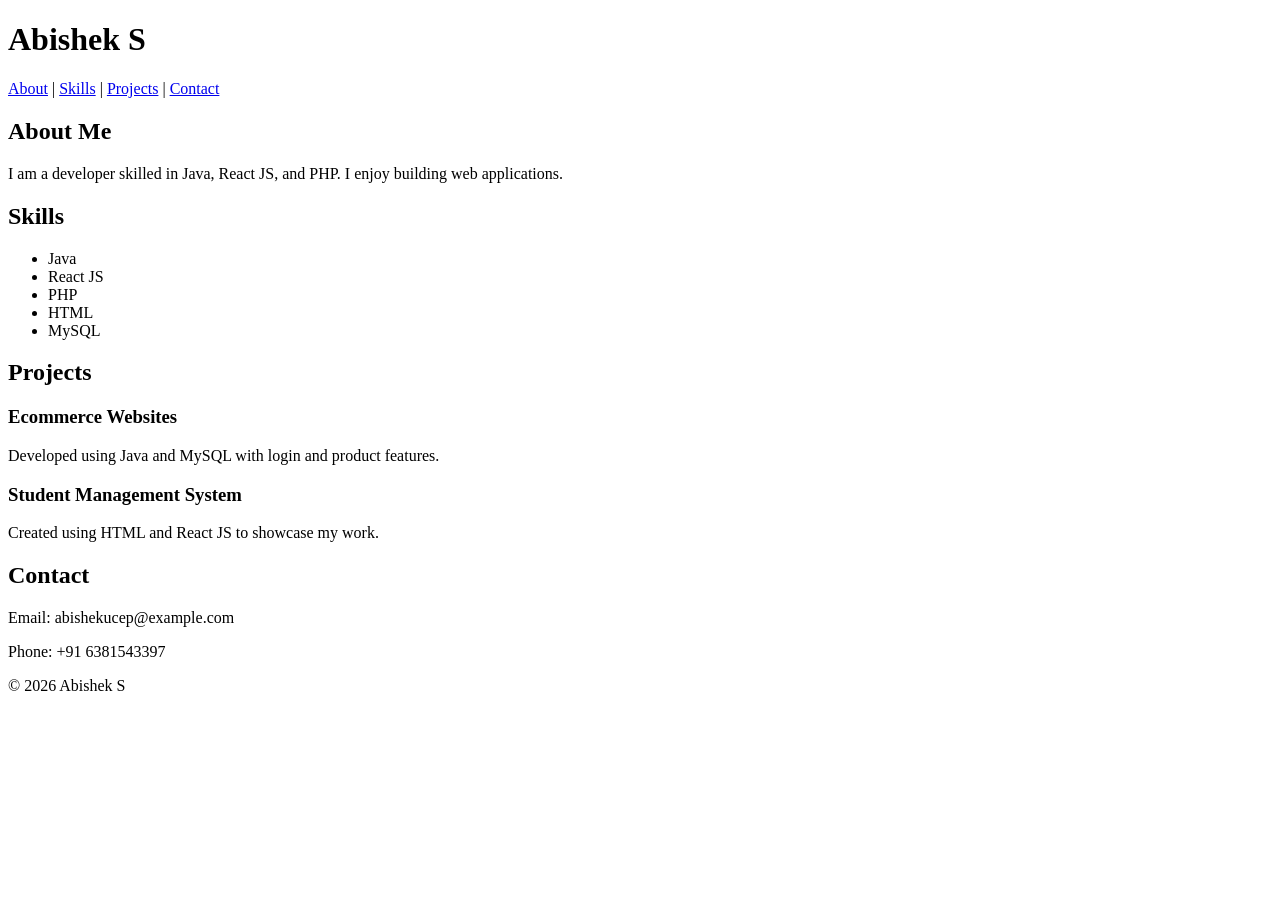
==== index.html @ a9ea6f08 "first commit" ====
<!DOCTYPE html>
<html>
<head>
    <title>My Portfolio</title>
</head>
<body>

<header>
    <h1>Abishek S</h1>
    <nav>
        <a href="#about">About</a> |
        <a href="#skills">Skills</a> |
        <a href="#projects">Projects</a> |
        <a href="#contact">Contact</a>
    </nav>
</header>

<main>

    <section id="about">
        <h2>About Me</h2>
        <p>I am a developer skilled in Java, React JS, and PHP. I enjoy building web applications.</p>
    </section>

    <section id="skills">
        <h2>Skills</h2>
        <ul>
            <li>Java</li>
            <li>React JS</li>
            <li>PHP</li>
            <li>HTML</li>
            <li>MySQL</li>
        </ul>
    </section>

    <section id="projects">
        <h2>Projects</h2>

        <article>
            <h3>Ecommerce Websites</h3>
            <p>Developed using Java and MySQL with login and product features.</p>
        </article>

        <article>
            <h3>Student Management System</h3>
            <p>Created using HTML and React JS to showcase my work.</p>
        </article>

    </section>

    <section id="contact">
        <h2>Contact</h2>
        <p>Email: abishekucep@example.com</p>
        <p>Phone: +91 6381543397</p>
    </section>

</main>

<footer>
    <p>© 2026 Abishek S</p>
</footer>

</body>
</html>
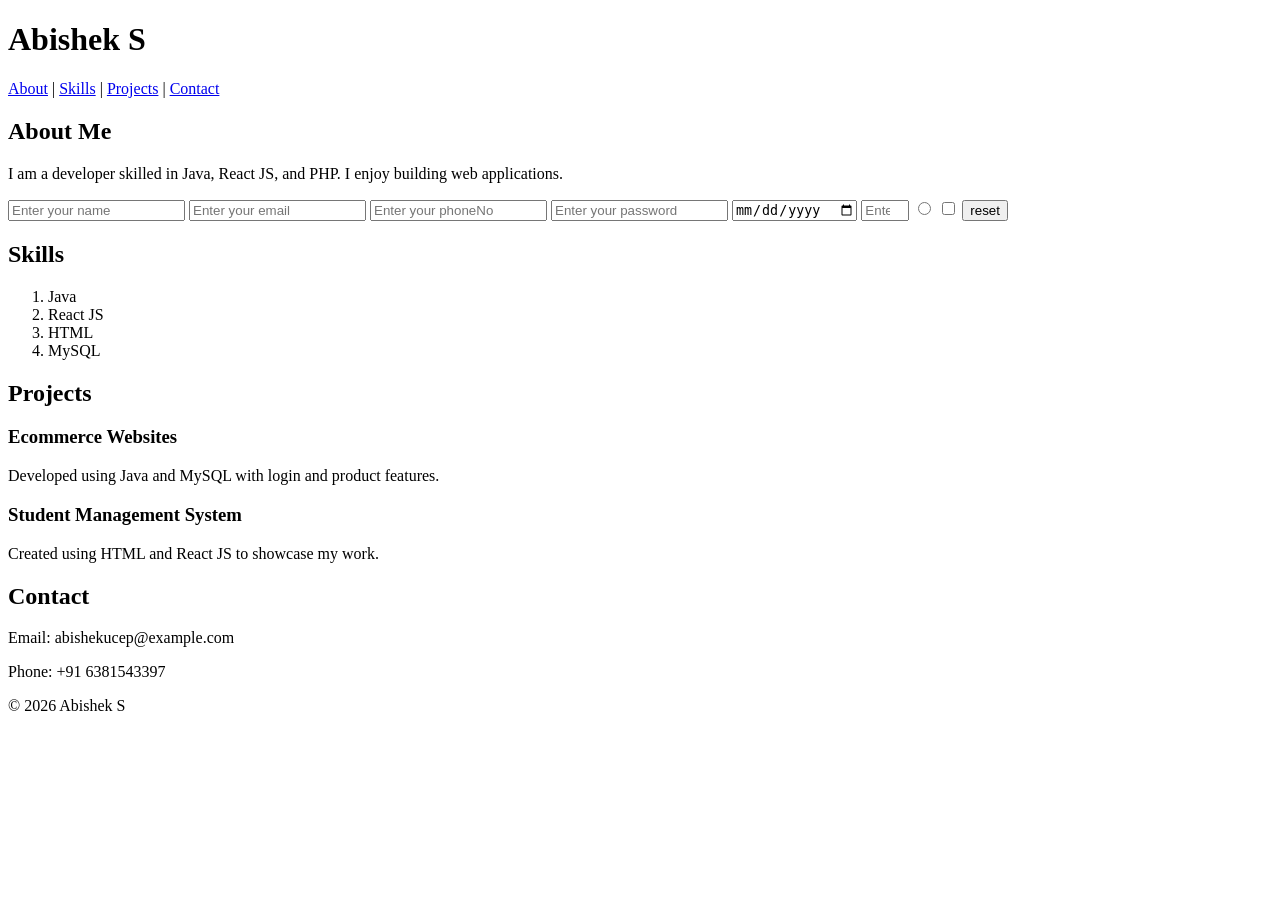
==== commit b3158f2c: "Added more ftml files" ====
--- a/index.html
+++ b/index.html
@@ -21,16 +21,27 @@
         <h2>About Me</h2>
         <p>I am a developer skilled in Java, React JS, and PHP. I enjoy building web applications.</p>
     </section>
+    <form action="register">
+       <input type="text" name="name" placeholder="Enter your name">
+       <input type="email" name="email" placeholder="Enter your email">
+        <input type="number" name="number" placeholder="Enter your phoneNo">
+         <input type="password" name="password" placeholder="Enter your password">
+         <input type="date"name="dob" placeholder="Enter your dob">
+         <input type="number" min="18" max="68" placeholder="Enter your Age">
+         <input type="radio" name="course" placeholder="Enter your course">
+         <input type="checkbox" name="agree" placeholder="Enter your suggestion">
+         <button type="reset">reset</button>
+    
+    </form>
 
     <section id="skills">
         <h2>Skills</h2>
-        <ul>
+        <ol>
             <li>Java</li>
             <li>React JS</li>
-            <li>PHP</li>
             <li>HTML</li>
             <li>MySQL</li>
-        </ul>
+        </ol>
     </section>
 
     <section id="projects">
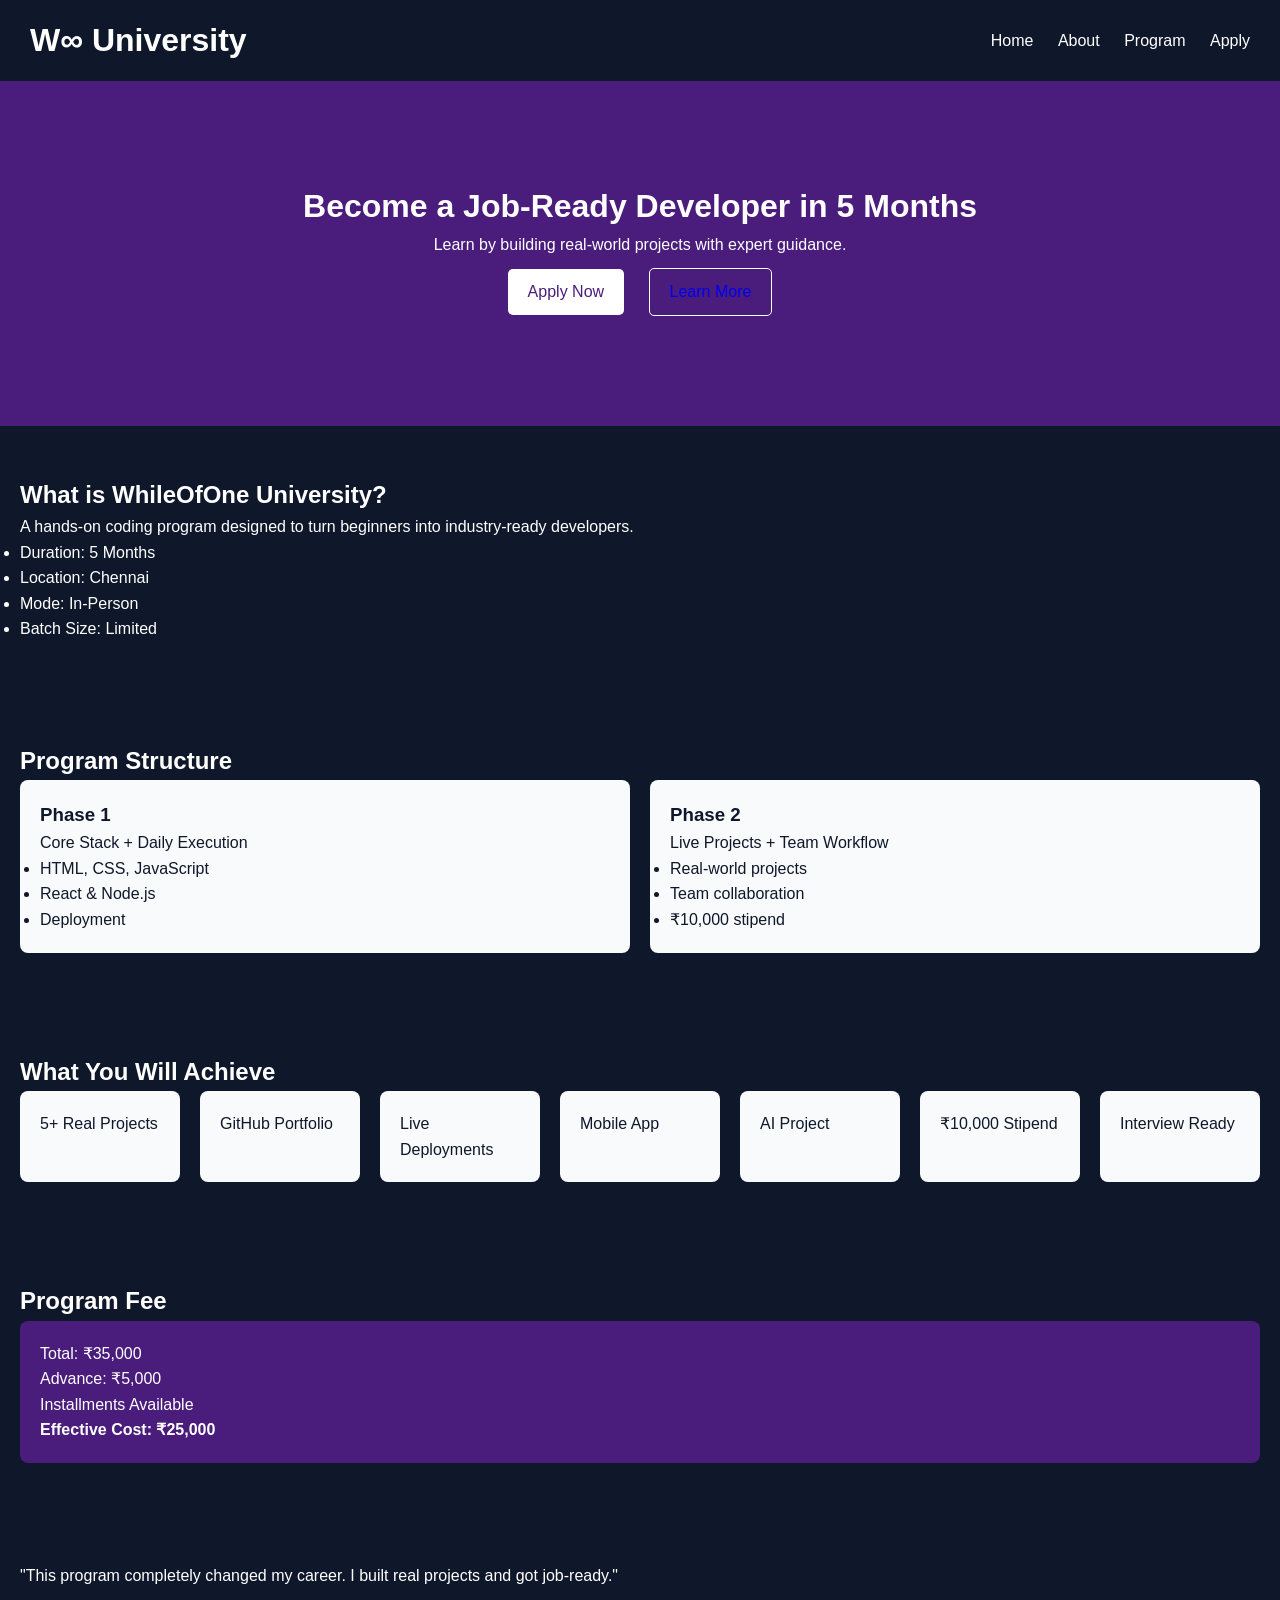
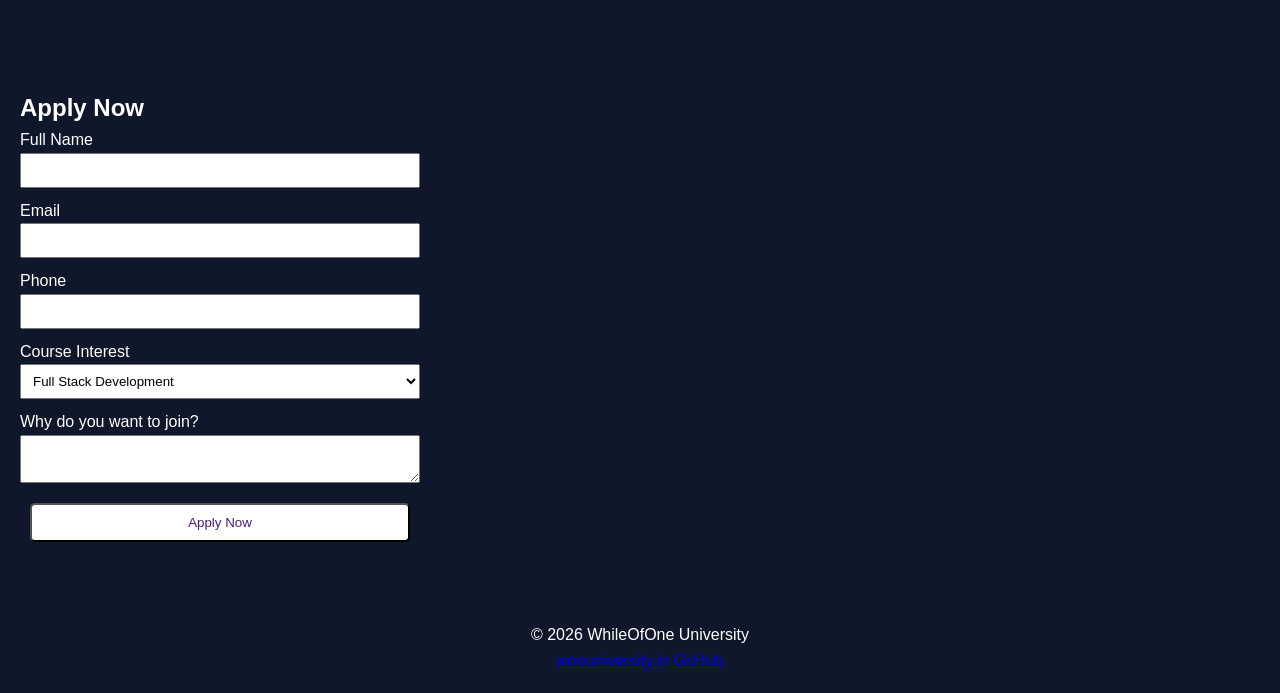
==== commit 12739ab4: "add the full week project" ====
--- a/index.html
+++ b/index.html
@@ -1,74 +1,147 @@
 <!DOCTYPE html>
-<html>
+<html lang="en">
 <head>
-    <title>My Portfolio</title>
+    <meta charset="UTF-8">
+    <meta name="viewport" content="width=device-width, initial-scale=1.0">
+    <title>WhileOfOne University</title>
+    <meta name="description" content="Join WhileOfOne University and become a job-ready full-stack developer in 5 months.">
+    <link rel="stylesheet" href="style.css">
+    <link rel="icon" href="favicon.ico">
 </head>
+
 <body>
 
 <header>
-    <h1>Abishek S</h1>
+    <h1>W∞ University</h1>
     <nav>
-        <a href="#about">About</a> |
-        <a href="#skills">Skills</a> |
-        <a href="#projects">Projects</a> |
-        <a href="#contact">Contact</a>
+        <a href="#">Home</a>
+        <a href="about.html">About</a>
+        <a href="#program">Program</a>
+        <a href="#apply">Apply</a>
     </nav>
 </header>
 
 <main>
 
-    <section id="about">
-        <h2>About Me</h2>
-        <p>I am a developer skilled in Java, React JS, and PHP. I enjoy building web applications.</p>
-    </section>
-    <form action="register">
-       <input type="text" name="name" placeholder="Enter your name">
-       <input type="email" name="email" placeholder="Enter your email">
-        <input type="number" name="number" placeholder="Enter your phoneNo">
-         <input type="password" name="password" placeholder="Enter your password">
-         <input type="date"name="dob" placeholder="Enter your dob">
-         <input type="number" min="18" max="68" placeholder="Enter your Age">
-         <input type="radio" name="course" placeholder="Enter your course">
-         <input type="checkbox" name="agree" placeholder="Enter your suggestion">
-         <button type="reset">reset</button>
-    
-    </form>
+<!-- HERO -->
+<section class="hero">
+    <h2>Become a Job-Ready Developer in 5 Months</h2>
+    <p>Learn by building real-world projects with expert guidance.</p>
 
-    <section id="skills">
-        <h2>Skills</h2>
-        <ol>
-            <li>Java</li>
-            <li>React JS</li>
-            <li>HTML</li>
-            <li>MySQL</li>
-        </ol>
-    </section>
+    <div class="cta">
+        <a href="#apply" class="btn primary">Apply Now</a>
+        <a href="#about" class="btn secondary">Learn More</a>
+    </div>
+</section>
 
-    <section id="projects">
-        <h2>Projects</h2>
+<!-- ABOUT -->
+<section id="about">
+    <h2>What is WhileOfOne University?</h2>
+    <p>A hands-on coding program designed to turn beginners into industry-ready developers.</p>
 
-        <article>
-            <h3>Ecommerce Websites</h3>
-            <p>Developed using Java and MySQL with login and product features.</p>
+    <ul>
+        <li>Duration: 5 Months</li>
+        <li>Location: Chennai</li>
+        <li>Mode: In-Person</li>
+        <li>Batch Size: Limited</li>
+    </ul>
+</section>
+
+<!-- PROGRAM -->
+<section id="program">
+    <h2>Program Structure</h2>
+
+    <div class="flex">
+        <article class="card">
+            <h3>Phase 1</h3>
+            <p>Core Stack + Daily Execution</p>
+            <ul>
+                <li>HTML, CSS, JavaScript</li>
+                <li>React & Node.js</li>
+                <li>Deployment</li>
+            </ul>
         </article>
 
-        <article>
-            <h3>Student Management System</h3>
-            <p>Created using HTML and React JS to showcase my work.</p>
+        <article class="card">
+            <h3>Phase 2</h3>
+            <p>Live Projects + Team Workflow</p>
+            <ul>
+                <li>Real-world projects</li>
+                <li>Team collaboration</li>
+                <li>₹10,000 stipend</li>
+            </ul>
         </article>
+    </div>
+</section>
 
-    </section>
+<!-- OUTCOMES -->
+<section id="outcomes">
+    <h2>What You Will Achieve</h2>
 
-    <section id="contact">
-        <h2>Contact</h2>
-        <p>Email: abishekucep@example.com</p>
-        <p>Phone: +91 6381543397</p>
-    </section>
+    <div class="grid">
+        <article class="card">5+ Real Projects</article>
+        <article class="card">GitHub Portfolio</article>
+        <article class="card">Live Deployments</article>
+        <article class="card">Mobile App</article>
+        <article class="card">AI Project</article>
+        <article class="card">₹10,000 Stipend</article>
+        <article class="card">Interview Ready</article>
+    </div>
+</section>
+
+<!-- FEE -->
+<section id="fee">
+    <h2>Program Fee</h2>
+
+    <article class="pricing">
+        <p>Total: ₹35,000</p>
+        <p>Advance: ₹5,000</p>
+        <p>Installments Available</p>
+        <p><strong>Effective Cost: ₹25,000</strong></p>
+    </article>
+</section>
+
+<!-- TESTIMONIAL -->
+<section id="testimonial">
+    <blockquote>
+        "This program completely changed my career. I built real projects and got job-ready."
+    </blockquote>
+</section>
+
+<!-- APPLY FORM -->
+<section id="apply">
+    <h2>Apply Now</h2>
+
+    <form>
+        <label for="name">Full Name</label>
+        <input type="text" id="name" required minlength="3">
+
+        <label for="email">Email</label>
+        <input type="email" id="email" required>
+
+        <label for="phone">Phone</label>
+        <input type="tel" id="phone">
+
+        <label for="course">Course Interest</label>
+        <select id="course">
+            <option>Full Stack Development</option>
+            <option>Frontend</option>
+            <option>Backend</option>
+        </select>
+
+        <label for="message">Why do you want to join?</label>
+        <textarea id="message"></textarea>
+
+        <button type="submit" class="btn primary">Apply Now</button>
+    </form>
+</section>
 
 </main>
 
 <footer>
-    <p>© 2026 Abishek S</p>
+    <p>© 2026 WhileOfOne University</p>
+    <a href="#">woouniversity.in</a>
+    <a href="#">GitHub</a>
 </footer>
 
 </body>
--- a/style.css
+++ b/style.css
@@ -0,0 +1,151 @@
+
+/* RESET */
+* {
+    margin: 0;
+    padding: 0;
+    box-sizing: border-box;
+}
+
+/* VARIABLES */
+:root {
+    --primary: #4A1C7C;
+    --dark: #0F172A;
+    --light: #F8FAFC;
+    --white: #FFFFFF;
+    --font: Arial, sans-serif;
+}
+
+/* GLOBAL */
+html {
+    scroll-behavior: smooth;
+}
+
+body {
+    font-family: var(--font);
+    background: var(--dark);
+    color: var(--white);
+    line-height: 1.6;
+}
+
+/* HEADER */
+header {
+    position: sticky;
+    top: 0;
+    background: var(--dark);
+    display: flex;
+    justify-content: space-between;
+    align-items: center;
+    padding: 15px 30px;
+}
+
+nav a {
+    margin-left: 20px;
+    color: var(--white);
+    text-decoration: none;
+}
+
+nav a:hover {
+    color: var(--primary);
+}
+
+/* HERO */
+.hero {
+    text-align: center;
+    padding: 100px 20px;
+    background: var(--primary);
+}
+
+.hero h2 {
+    font-size: 2rem;
+}
+
+/* BUTTONS */
+.btn {
+    padding: 10px 20px;
+    margin: 10px;
+    display: inline-block;
+    text-decoration: none;
+    border-radius: 5px;
+    transition: 0.3s;
+}
+
+.primary {
+    background: var(--white);
+    color: var(--primary);
+}
+
+.primary:hover {
+    background: var(--light);
+}
+
+.secondary {
+    border: 1px solid var(--white);
+}
+
+.secondary:hover {
+    background: var(--white);
+    color: var(--primary);
+}
+
+/* SECTIONS */
+section {
+    padding: 50px 20px;
+}
+
+/* FLEX */
+.flex {
+    display: flex;
+    gap: 20px;
+}
+
+/* GRID */
+.grid {
+    display: flex;
+    flex-wrap: wrap;
+    gap: 20px;
+}
+
+/* CARDS */
+.card {
+    background: var(--light);
+    color: var(--dark);
+    padding: 20px;
+    flex: 1;
+    border-radius: 8px;
+}
+
+/* PRICING */
+.pricing {
+    background: var(--primary);
+    padding: 20px;
+    border-radius: 8px;
+}
+
+/* FORM */
+form {
+    display: flex;
+    flex-direction: column;
+    max-width: 400px;
+}
+
+input, select, textarea {
+    margin-bottom: 10px;
+    padding: 8px;
+}
+
+/* FOOTER */
+footer {
+    text-align: center;
+    padding: 20px;
+}
+
+/* RESPONSIVE */
+@media (max-width: 768px) {
+    .flex {
+        flex-direction: column;
+    }
+
+    header {
+        flex-direction: column;
+    }
+}
